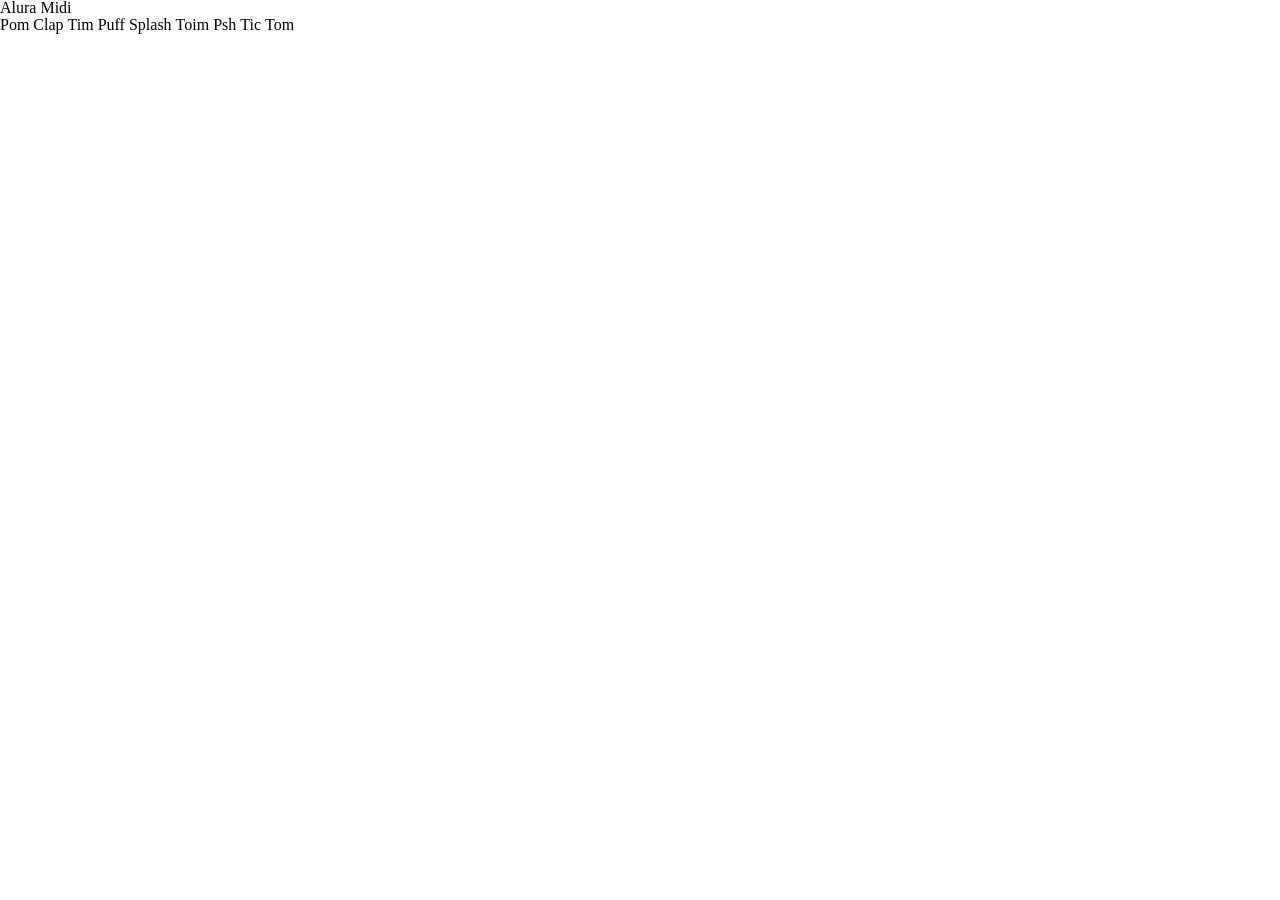
==== index.html @ 53504cd7 "Adicionando estrutura do projeto." ====
<!DOCTYPE html>
<html lang="pt-BR">
<head>
    <meta charset="UTF-8">
    <meta http-equiv="X-UA-Compatible" content="IE=edge">
    <meta name="viewport" content="width=device-width, initial-scale=1.0">

    <title>Alura MIDI</title>

    <link rel="preconnect" href="https://fonts.googleapis.com">
    <link rel="preconnect" href="https://fonts.gstatic.com" crossorigin>
    <link href="https://fonts.googleapis.com/css2?family=Montserrat:wght@500;600&display=swap" rel="stylesheet">

    <link rel="icon" type="image/png" href="images/bateria.png">
    <link rel="stylesheet" href="css/reset.css">
    <link rel="stylesheet" href="css/estilos.css">

</head>
<body>

    <h1>Alura Midi</h1>

    <section class="teclado">
        <button class="tecla tecla_pom">Pom</button>
        <button class="tecla tecla_clap">Clap</button>
        <button class="tecla tecla_tim">Tim</button>

        <button class="tecla tecla_puff">Puff</button>
        <button class="tecla tecla_splash">Splash</button>
        <button class="tecla tecla_toim">Toim</button>

        <button class="tecla tecla_psh">Psh</button>
        <button class="tecla tecla_tic">Tic</button>
        <button class="tecla tecla_tom">Tom</button>
    </section>

    <audio src="sounds/keyq.wav" id="som_tecla_pom"></audio>
    <audio src="sounds/keyw.wav" id="som_tecla_clap"></audio>
    <audio src="sounds/keye.wav" id="som_tecla_tim"></audio>
    <audio src="sounds/keya.wav" id="som_tecla_puff"></audio>
    <audio src="sounds/keys.wav" id="som_tecla_splash"></audio>
    <audio src="sounds/keyd.wav" id="som_tecla_toim"></audio>
    <audio src="sounds/keyz.wav" id="som_tecla_psh"></audio>
    <audio src="sounds/keyx.wav" id="som_tecla_tic"></audio>
    <audio src="sounds/keyc.wav" id="som_tecla_tom"></audio>

</body>
</html>
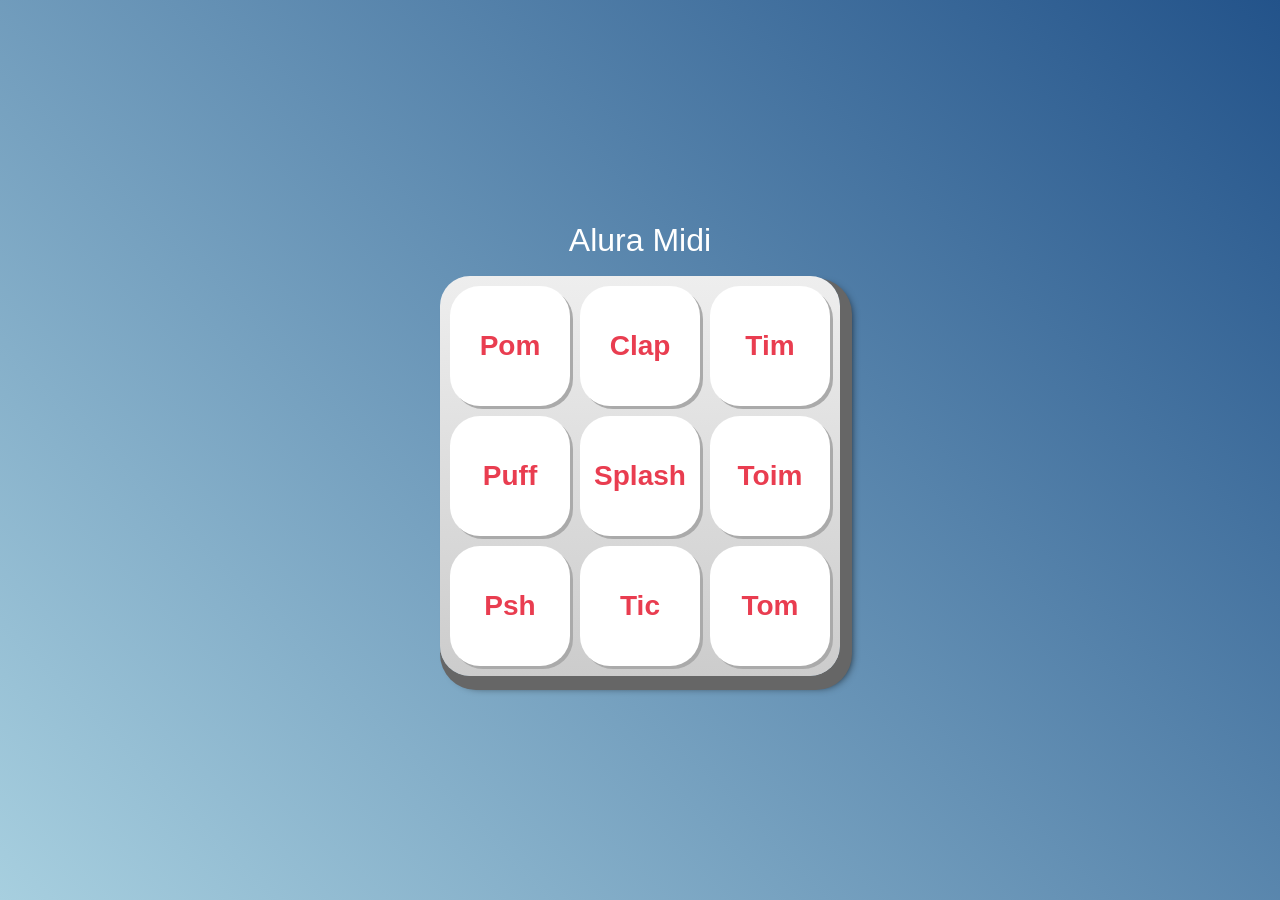
==== commit 25ffb709: "Adicionando Desafio Aula 01: Conhecendo o JavaScript." ====
--- a/index.html
+++ b/index.html
@@ -21,7 +21,7 @@
     <h1>Alura Midi</h1>
 
     <section class="teclado">
-        <button class="tecla tecla_pom">Pom</button>
+        <button onclick="alert('Fui clicado!')" class="tecla tecla_pom">Pom</button>
         <button class="tecla tecla_clap">Clap</button>
         <button class="tecla tecla_tim">Tim</button>
 
@@ -44,5 +44,7 @@
     <audio src="sounds/keyx.wav" id="som_tecla_tic"></audio>
     <audio src="sounds/keyc.wav" id="som_tecla_tom"></audio>
 
+
+    <script src="main.js"></script>
 </body>
 </html>
--- a/css/estilos.css
+++ b/css/estilos.css
@@ -0,0 +1,73 @@
+:root {
+  --cinza: #aaa;
+  --vermelha: #e93d50;
+  --vermelha-escura: #af303f;
+  --branca: #fff;
+  --luz: rgb(229, 255, 0);
+}
+
+body {
+  align-items: center;
+  background: linear-gradient(45deg, #a7cfdf 0%,#23538a 100%);
+  display: flex;
+  justify-content: center;
+  flex-direction: column;
+  font-family: 'Montserrat', sans-serif;
+  min-height: 100vh;
+}
+
+h1 {
+  color: var(--branca);
+  margin-bottom: 20px;
+  font-size: 2rem;
+}
+
+.teclado {
+  background: linear-gradient(to bottom, #eeeeee 0%,#cccccc 100%);
+  box-shadow: 6px 8px 0 6px #666, 10px 10px 10px #000;
+  border-radius: 30px;
+  display: grid;
+  gap: 10px;
+  grid-template-columns: repeat(3, 1fr);
+  padding: 10px;
+}
+
+.tecla {
+  background-color: var(--branca);
+  border-radius: 30px;
+  box-shadow: 3px 3px 0 var(--cinza);
+  color: var(--vermelha);
+  cursor: pointer;
+  height: 120px;
+  font-size: 1.75em;
+  font-weight: bold;
+  line-height: 120px;
+  text-align: center;
+  width: 120px;
+}
+
+.tecla.ativa,
+.tecla:active {
+  background-color: var(--vermelha);
+  border: 4px solid  var(--vermelha);
+  box-shadow: 3px 3px 0 var(--vermelha-escura) inset;
+  color: var(--branca);
+  outline: none;
+}
+
+.tecla.focus,
+.tecla:focus {
+  outline: none;
+  box-shadow: 1px 1px 10px var(--luz);
+}
+
+.tecla.active:focus,
+.tecla:active:focus {
+  box-shadow: 3px 3px 0 var(--vermelha-escura) inset, 1px 1px 10px var(--luz);
+}
+
+.meuPlayer {
+  background-color: #fff;
+  border-radius: 5px;
+  color: #000;
+}
